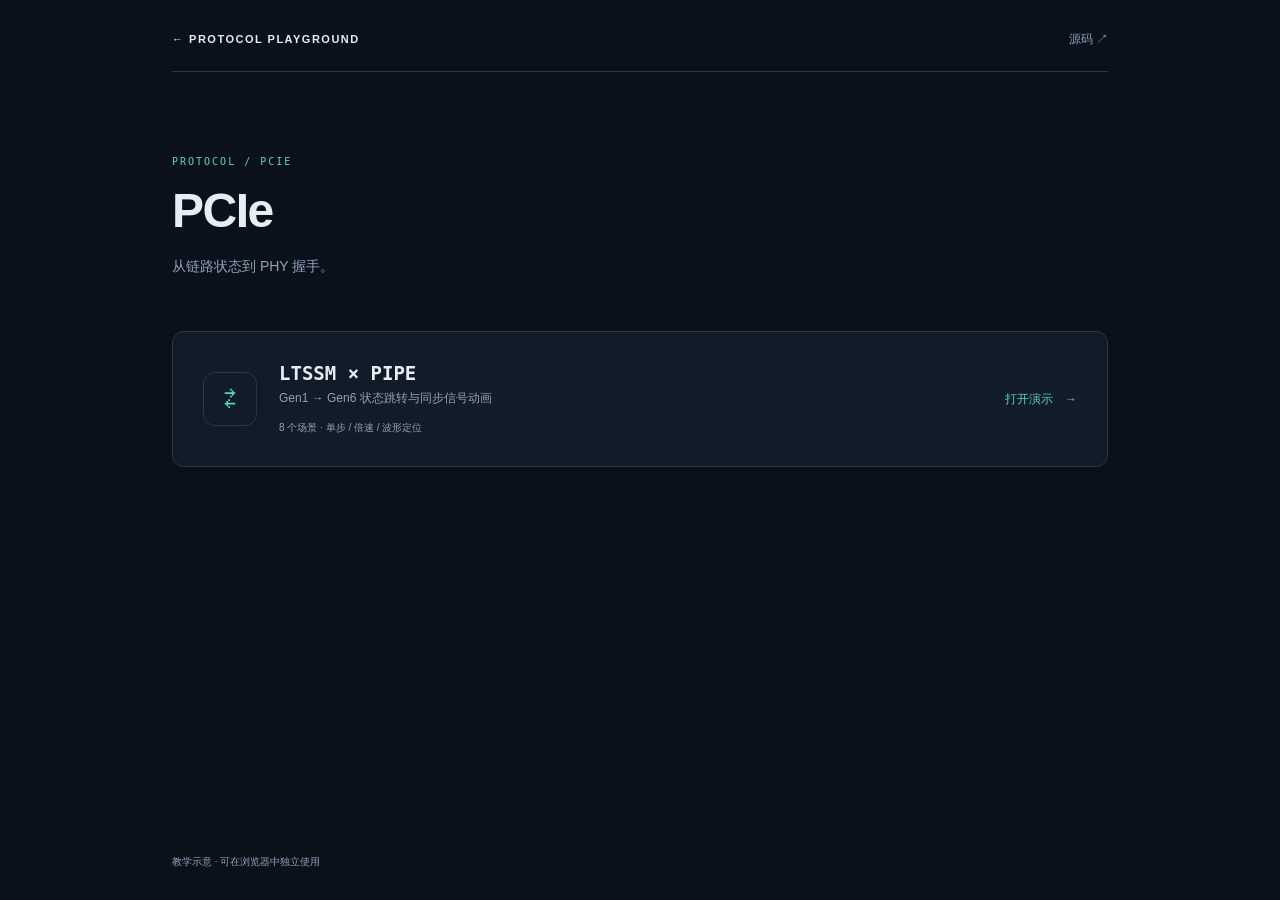
==== site/pcie/index.html @ d9ecff2c "feat: publish PCIe LTSSM playground with Pages navigation" ====
<!doctype html>
<html lang="zh-CN">
<head>
  <meta charset="utf-8">
  <meta name="viewport" content="width=device-width, initial-scale=1">
  <meta name="description" content="PCIe 协议交互演示。">
  <title>PCIe · Protocol Playground</title>
  <link rel="stylesheet" href="../assets/site.css">
  <link rel="icon" href="data:image/svg+xml,%3Csvg xmlns='http://www.w3.org/2000/svg' viewBox='0 0 32 32'%3E%3Crect width='32' height='32' rx='7' fill='%230b111a'/%3E%3Cpath d='M5 9h8v14h6V9h8' fill='none' stroke='%2358d6bd' stroke-width='2'/%3E%3C/svg%3E">
</head>
<body>
  <main>
    <header><a class="brand" href="../">← PROTOCOL PLAYGROUND</a><a class="repo" href="https://github.com/TechYan/protocol_playground/tree/main/site/pcie">源码 ↗</a></header>
    <section class="intro">
      <p class="eyebrow">PROTOCOL / PCIE</p>
      <h1>PCIe</h1>
      <p class="description">从链路状态到 PHY 握手。</p>
    </section>
    <section aria-label="PCIe 演示">
      <a class="demo" href="./ltssm/">
        <span class="demo-icon" aria-hidden="true">⇄</span>
        <span class="demo-copy"><strong>LTSSM × PIPE</strong><span>Gen1 → Gen6 状态跳转与同步信号动画</span><span class="tags">8 个场景 · 单步 / 倍速 / 波形定位</span></span>
        <span class="open">打开演示 <span aria-hidden="true">→</span></span>
      </a>
    </section>
    <footer>教学示意 · 可在浏览器中独立使用</footer>
  </main>
</body>
</html>
---- site/assets/site.css ----
:root {
  color-scheme: dark;
  --bg: #0b111a;
  --panel: #111c28;
  --ink: #e6edf5;
  --muted: #90a3b9;
  --line: #293849;
  --accent: #58d6bd;
}
* { box-sizing: border-box; }
body { margin: 0; color: var(--ink); background: var(--bg); font: 15px/1.6 -apple-system, BlinkMacSystemFont, "PingFang SC", "Microsoft YaHei", sans-serif; }
a { color: inherit; text-decoration: none; }
a:focus-visible { outline: 2px solid var(--accent); outline-offset: 6px; }
main { max-width: 1000px; min-height: 100svh; padding: 30px 32px; margin: auto; display: flex; flex-direction: column; }
header { display: flex; align-items: center; justify-content: space-between; gap: 20px; padding: 0 0 22px; border-bottom: 1px solid var(--line); }
.brand { font-size: 11px; letter-spacing: 1.5px; font-weight: 650; }
.repo { color: var(--muted); font-size: 12px; white-space: nowrap; }
.repo:hover, .section-title a:hover { color: var(--accent); }
.intro { margin: 84px 0 54px; }
.eyebrow { font: 10px ui-monospace, SFMono-Regular, Consolas, monospace; letter-spacing: 2px; color: var(--accent); margin: 0 0 15px; }
h1 { font-size: clamp(32px, 5vw, 48px); line-height: 1.2; letter-spacing: -1.5px; font-weight: 600; margin: 0 0 15px; }
.description { margin: 0; color: var(--muted); font-size: 14px; }
.section-title { display: flex; align-items: center; justify-content: space-between; margin-bottom: 16px; }
h2 { font-size: 15px; margin: 0; font-weight: 550; }
h2 span { color: var(--muted); font-size: 11px; margin-left: 5px; }
.count { color: var(--muted); font-size: 10px; }
.demo { display: flex; align-items: center; gap: 22px; padding: 30px; background: var(--panel); border: 1px solid var(--line); border-radius: 12px; transition: border-color .15s, background .15s; }
.demo:hover { border-color: var(--accent); }
.demo-icon { display: grid; place-items: center; width: 54px; height: 54px; flex: 0 0 auto; border: 1px solid var(--line); border-radius: 12px; font-size: 28px; color: var(--accent); }
.demo-copy { display: flex; flex-direction: column; gap: 5px; min-width: 0; }
.demo-copy strong { font: 600 19px ui-monospace, SFMono-Regular, Consolas, monospace; }
.demo-copy > span { font-size: 12px; color: var(--muted); }
.demo-copy .tags { margin-top: 7px; font-size: 10px; }
.open { margin-left: auto; color: var(--accent); font-size: 12px; white-space: nowrap; }
.open span { margin-left: 9px; }
footer { padding-top: 80px; margin-top: auto; color: var(--muted); font-size: 10px; }
@media (max-width: 600px) {
  main { padding: 24px 20px; }
  .brand { font-size: 9px; letter-spacing: 1px; }
  .intro { margin: 64px 0 40px; }
  .demo { padding: 22px 18px; gap: 16px; flex-wrap: wrap; }
  .demo-icon { width: 42px; height: 42px; }
  .demo-copy { flex: 1; }
  .demo-copy strong { font-size: 17px; }
  .demo-copy > span { font-size: 11px; }
  .open { margin-left: 58px; }
}
@media (prefers-reduced-motion: reduce) { * { transition: none !important; } }
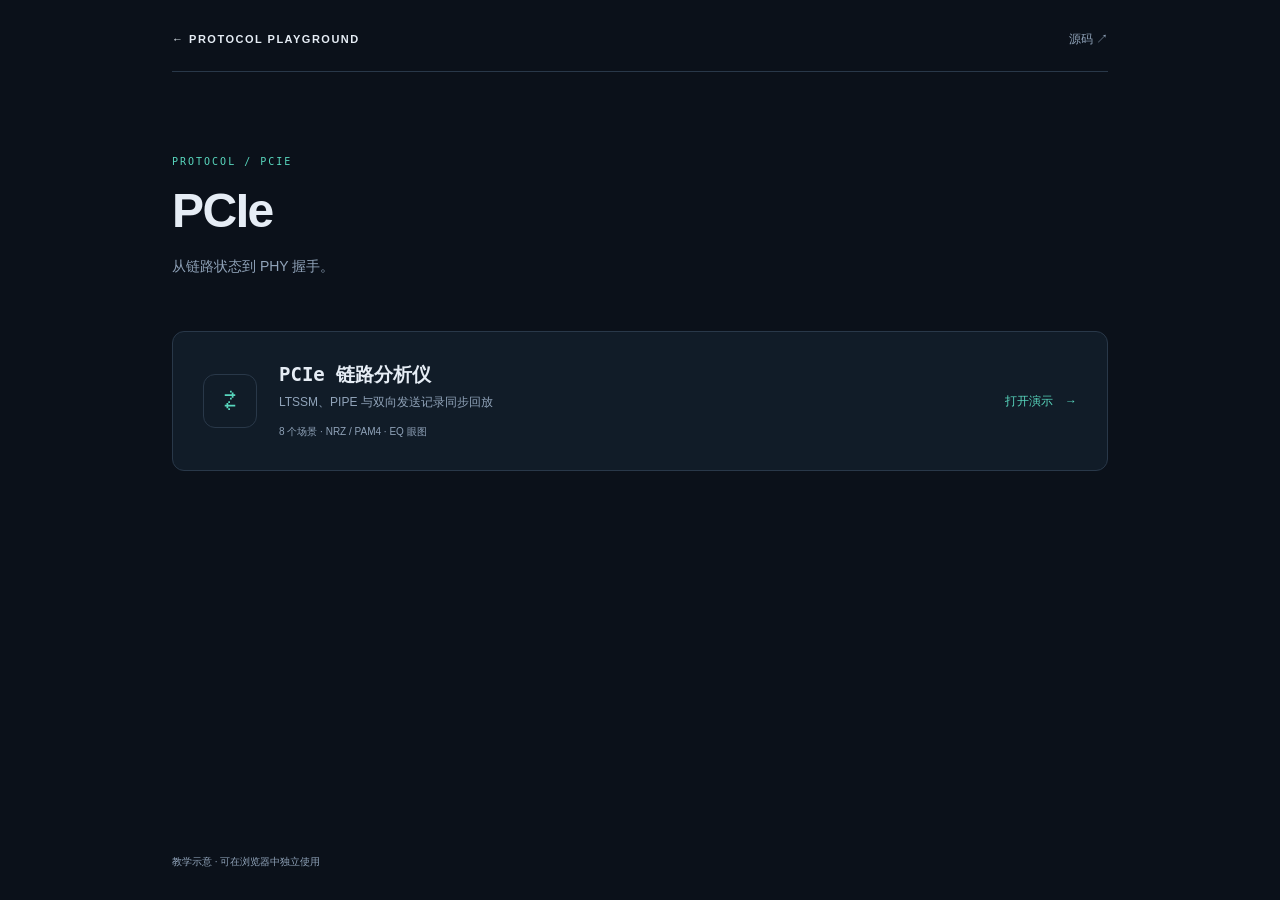
==== commit 31a7d426: "feat(pcie): correlate LTSSM, PIPE, serial eyes and directional tracker" ====
--- a/site/pcie/index.html
+++ b/site/pcie/index.html
@@ -19,7 +19,7 @@
     <section aria-label="PCIe 演示">
       <a class="demo" href="./ltssm/">
         <span class="demo-icon" aria-hidden="true">⇄</span>
-        <span class="demo-copy"><strong>LTSSM × PIPE</strong><span>Gen1 → Gen6 状态跳转与同步信号动画</span><span class="tags">8 个场景 · 单步 / 倍速 / 波形定位</span></span>
+        <span class="demo-copy"><strong>PCIe 链路分析仪</strong><span>LTSSM、PIPE 与双向发送记录同步回放</span><span class="tags">8 个场景 · NRZ / PAM4 · EQ 眼图</span></span>
         <span class="open">打开演示 <span aria-hidden="true">→</span></span>
       </a>
     </section>
